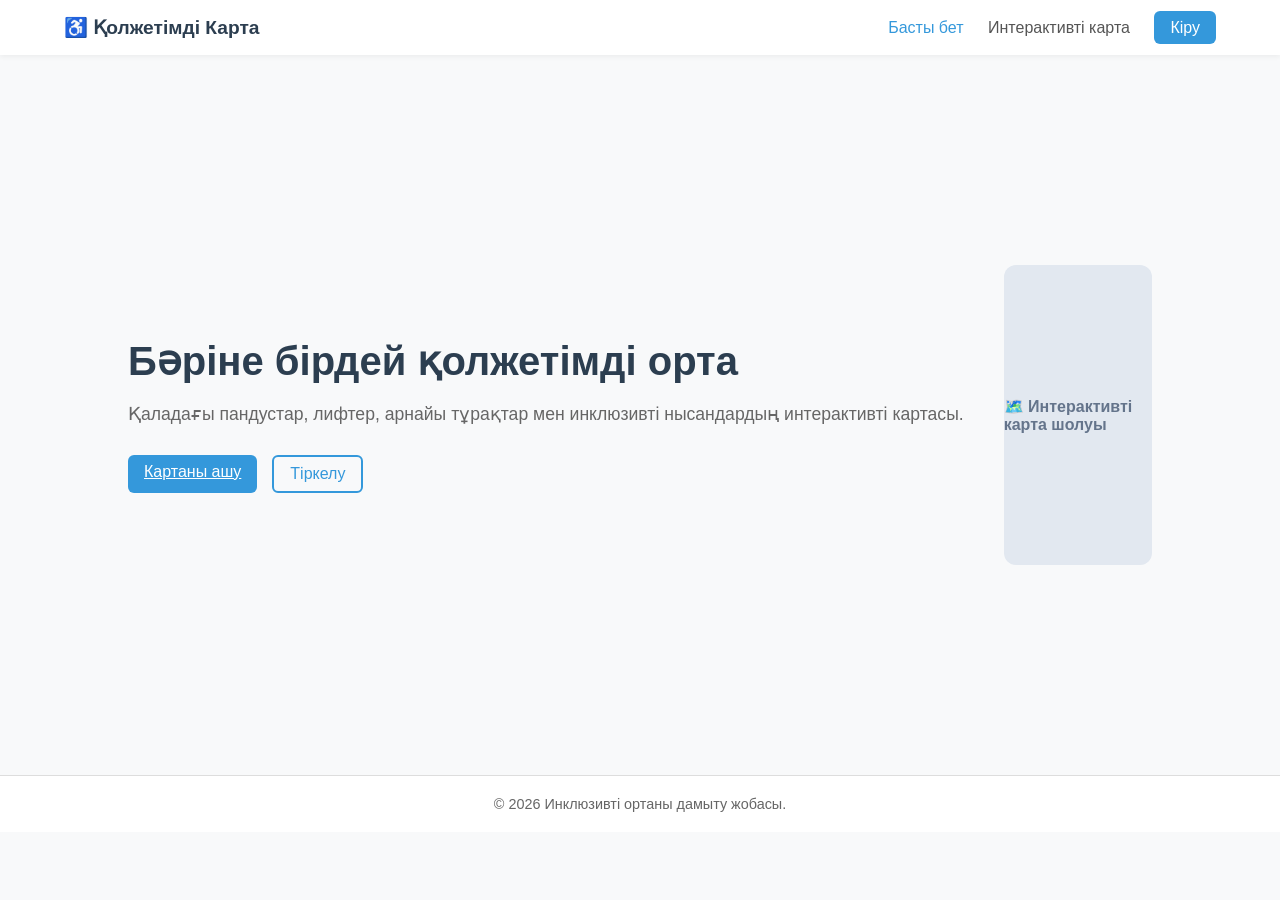
==== index.html @ da46f48d "Create index.html" ====
<!DOCTYPE html>
<html lang="kk">
<head>
    <meta charset="UTF-8">
    <meta name="viewport" content="width=device-width, initial-scale=1.0">
    <title>Қолжетімді карта - Басты бет</title>
    <link rel="stylesheet" href="style.css">
</head>
<body>
    <header class="navbar">
        <div class="logo">♿ Қолжетімді Карта</div>
        <nav class="nav-links">
            <a href="index.php" class="active">Басты бет</a>
            <a href="map.php">Интерактивті карта</a>
            <a href="login.php" class="btn-login">Кіру</a>
        </nav>
    </header>

    <main class="hero-section">
        <div class="hero-content">
            <h1>Бәріне бірдей қолжетімді орта</h1>
            <p>Қаладағы пандустар, лифтер, арнайы тұрақтар мен инклюзивті нысандардың интерактивті картасы.</p>
            <div class="hero-buttons">
                <a href="map.php" class="btn-primary">Картаны ашу</a>
                <a href="login.php" class="btn-secondary">Тіркелу</a>
            </div>
        </div>
        <div class="hero-image">
            <div class="card-preview">🗺️ Интерактивті карта шолуы</div>
        </div>
    </main>

    <footer class="footer">
        <p>&copy; 2026 Инклюзивті ортаны дамыту жобасы.</p>
    </footer>
</body>
</html>
---- style.css ----
* {
    margin: 0;
    padding: 0;
    box-sizing: border-box;
    font-family: 'Segoe UI', Tahoma, Geneva, Verdana, sans-serif;
}

body {
    background-color: #f8f9fa;
    color: #333;
}

.navbar {
    display: flex;
    justify-content: space-between;
    align-items: center;
    padding: 1rem 5%;
    background: #ffffff;
    box-shadow: 0 2px 5px rgba(0,0,0,0.05);
}

.logo {
    font-size: 1.2rem;
    font-weight: bold;
    color: #2c3e50;
}

.nav-links a {
    margin-left: 20px;
    text-decoration: none;
    color: #555;
    font-weight: 500;
}

.nav-links a.active, .nav-links a:hover {
    color: #3498db;
}

.btn-login, .btn-primary {
    background: #3498db;
    color: white !important;
    padding: 8px 16px;
    border-radius: 6px;
    transition: background 0.3s;
}

.btn-login:hover, .btn-primary:hover {
    background: #2980b9;
}

/* Hero Section */
.hero-section {
    display: flex;
    align-items: center;
    justify-content: space-between;
    padding: 5% 10%;
    min-height: 80vh;
    gap: 40px;
}

.hero-content h1 {
    font-size: 2.5rem;
    color: #2c3e50;
    margin-bottom: 20px;
}

.hero-content p {
    font-size: 1.1rem;
    color: #666;
    margin-bottom: 30px;
}

.hero-buttons {
    display: flex;
    gap: 15px;
}

.btn-secondary {
    border: 2px solid #3498db;
    color: #3498db;
    padding: 8px 16px;
    border-radius: 6px;
    text-decoration: none;
    font-weight: 500;
}

.hero-image {
    flex: 1;
    background: #e2e8f0;
    height: 300px;
    border-radius: 12px;
    display: flex;
    align-items: center;
    justify-content: center;
    font-weight: bold;
    color: #64748b;
}

/* Auth Pages */
.auth-body {
    display: flex;
    align-items: center;
    justify-content: center;
    height: 100vh;
    background: #f0f2f5;
}

.auth-box {
    background: white;
    padding: 40px;
    border-radius: 10px;
    box-shadow: 0 4px 12px rgba(0,0,0,0.1);
    width: 100%;
    max-width: 400px;
}

.auth-box h2 {
    margin-bottom: 20px;
    color: #2c3e50;
}

.input-group {
    margin-bottom: 15px;
}

.input-group label {
    display: block;
    margin-bottom: 5px;
    font-size: 0.9rem;
    color: #555;
}

.input-group input {
    width: 100%;
    padding: 10px;
    border: 1px solid #ddd;
    border-radius: 6px;
}

.full-width {
    width: 100%;
    border: none;
    cursor: pointer;
    padding: 10px;
    font-size: 1rem;
}

.auth-switch, .back-home {
    margin-top: 15px;
    font-size: 0.9rem;
    text-align: center;
}

/* Map Layout */
.app-container {
    display: flex;
    height: calc(100vh - 70px);
}

.sidebar {
    width: 350px;
    background: white;
    padding: 20px;
    border-right: 1px solid #ddd;
    overflow-y: auto;
}

.sidebar input {
    width: 100%;
    padding: 10px;
    border: 1px solid #ddd;
    border-radius: 6px;
    margin-bottom: 15px;
}

.filters {
    display: flex;
    flex-direction: column;
    gap: 8px;
    margin-bottom: 20px;
    font-size: 0.95rem;
}

.loc-item {
    padding: 12px;
    border: 1px solid #eee;
    border-radius: 6px;
    margin-bottom: 10px;
    cursor: pointer;
    transition: background 0.2s;
}

.loc-item:hover {
    background: #f8f9fa;
}

.loc-item h4 {
    font-size: 1rem;
    color: #2c3e50;
}

.loc-item p {
    font-size: 0.85rem;
    color: #777;
    margin: 4px 0;
}

.badge {
    font-size: 0.75rem;
    padding: 3px 8px;
    border-radius: 4px;
    font-weight: 500;
}

.badge.accessible {
    background: #d4edda;
    color: #155724;
}

.badge.partial {
    background: #fff3cd;
    color: #856404;
}

.map-view {
    flex: 1;
    background: #e9ecef;
    display: flex;
    align-items: center;
    justify-content: center;
}

.map-placeholder {
    text-align: center;
    color: #6c757d;
}

.map-pin {
    font-size: 3rem;
    animation: bounce 1.5s infinite;
}

@keyframes bounce {
    0%, 100% { transform: translateY(0); }
    50% { transform: translateY(-10px); }
}

/* Footer */
.footer {
    text-align: center;
    padding: 20px;
    background: #fff;
    border-top: 1px solid #ddd;
    font-size: 0.9rem;
    color: #666;
}

/* Responsive */
@media (max-width: 768px) {
    .hero-section {
        flex-direction: column;
        text-align: center;
    }
    .hero-buttons {
        justify-content: center;
    }
    .app-container {
        flex-direction: column;
    }
    .sidebar {
        width: 100%;
        height: 40vh;
    }
    .map-view {
        height: 60vh;
    }
}
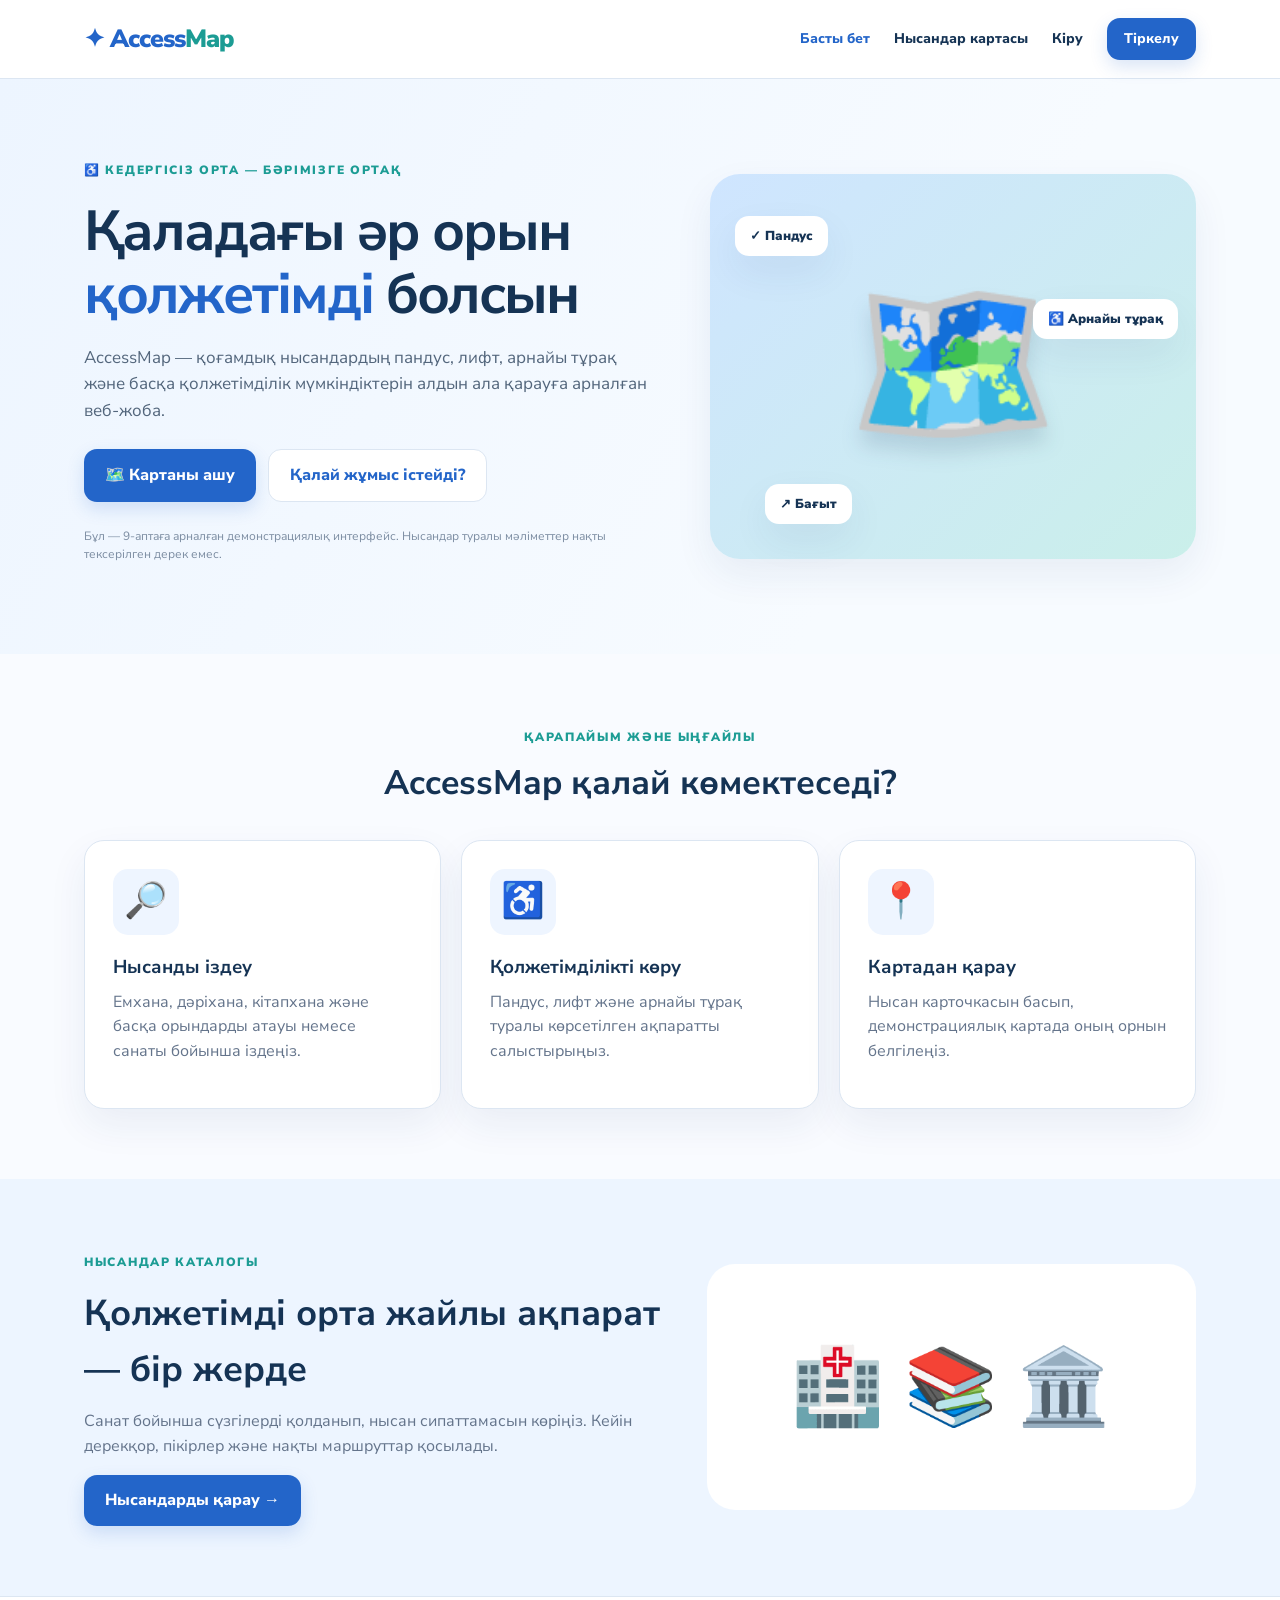
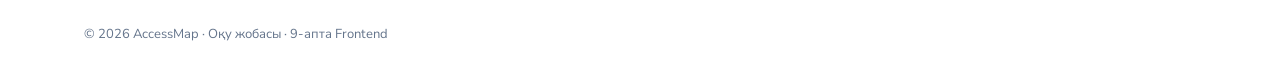
==== commit af41e15c: "Add files via upload" ====
--- a/index.html
+++ b/index.html
@@ -1,37 +1,52 @@
 <!DOCTYPE html>
 <html lang="kk">
 <head>
-    <meta charset="UTF-8">
-    <meta name="viewport" content="width=device-width, initial-scale=1.0">
-    <title>Қолжетімді карта - Басты бет</title>
-    <link rel="stylesheet" href="style.css">
+  <meta charset="UTF-8">
+  <meta name="viewport" content="width=device-width, initial-scale=1.0">
+  <title>AccessMap — Қолжетімді қала</title>
+  <link rel="stylesheet" href="style.css">
 </head>
 <body>
-    <header class="navbar">
-        <div class="logo">♿ Қолжетімді Карта</div>
-        <nav class="nav-links">
-            <a href="index.php" class="active">Басты бет</a>
-            <a href="map.php">Интерактивті карта</a>
-            <a href="login.php" class="btn-login">Кіру</a>
-        </nav>
-    </header>
-
-    <main class="hero-section">
-        <div class="hero-content">
-            <h1>Бәріне бірдей қолжетімді орта</h1>
-            <p>Қаладағы пандустар, лифтер, арнайы тұрақтар мен инклюзивті нысандардың интерактивті картасы.</p>
-            <div class="hero-buttons">
-                <a href="map.php" class="btn-primary">Картаны ашу</a>
-                <a href="login.php" class="btn-secondary">Тіркелу</a>
-            </div>
+  <header class="header">
+    <div class="container nav">
+      <a class="logo" href="index.html">✦ Access<span>Map</span></a>
+      <nav class="links" id="navLinks">
+        <a class="active" href="index.html">Басты бет</a>
+        <a href="map.html">Нысандар картасы</a>
+        <a href="login.html">Кіру</a>
+        <a class="button small" href="register.html">Тіркелу</a>
+      </nav>
+      <button class="menu" id="menuBtn" aria-label="Мәзірді ашу" aria-expanded="false">☰</button>
+    </div>
+  </header>
+  <main>
+    <section class="hero">
+      <div class="container hero-grid">
+        <div>
+          <span class="eyebrow">♿ Кедергісіз орта — бәрімізге ортақ</span>
+          <h1>Қаладағы әр орын <em>қолжетімді</em> болсын</h1>
+          <p>AccessMap — қоғамдық нысандардың пандус, лифт, арнайы тұрақ және басқа қолжетімділік мүмкіндіктерін алдын ала қарауға арналған веб-жоба.</p>
+          <div class="actions"><a href="map.html" class="button">🗺️ Картаны ашу</a><a href="#how" class="button ghost">Қалай жұмыс істейді?</a></div>
+          <p class="hint">Бұл — 9-аптаға арналған демонстрациялық интерфейс. Нысандар туралы мәліметтер нақты тексерілген дерек емес.</p>
         </div>
-        <div class="hero-image">
-            <div class="card-preview">🗺️ Интерактивті карта шолуы</div>
+        <div class="hero-art" aria-hidden="true"><div class="illustration">🗺️</div><span class="bubble b1">✓ Пандус</span><span class="bubble b2">♿ Арнайы тұрақ</span><span class="bubble b3">↗ Бағыт</span></div>
+      </div>
+    </section>
+    <section class="section" id="how">
+      <div class="container">
+        <div class="section-heading"><span class="eyebrow">Қарапайым және ыңғайлы</span><h2>AccessMap қалай көмектеседі?</h2></div>
+        <div class="features">
+          <article class="feature"><div class="feature-icon">🔎</div><h3>Нысанды іздеу</h3><p>Емхана, дәріхана, кітапхана және басқа орындарды атауы немесе санаты бойынша іздеңіз.</p></article>
+          <article class="feature"><div class="feature-icon">♿</div><h3>Қолжетімділікті көру</h3><p>Пандус, лифт және арнайы тұрақ туралы көрсетілген ақпаратты салыстырыңыз.</p></article>
+          <article class="feature"><div class="feature-icon">📍</div><h3>Картадан қарау</h3><p>Нысан карточкасын басып, демонстрациялық картада оның орнын белгілеңіз.</p></article>
         </div>
-    </main>
-
-    <footer class="footer">
-        <p>&copy; 2026 Инклюзивті ортаны дамыту жобасы.</p>
-    </footer>
+      </div>
+    </section>
+    <section class="section tinted">
+      <div class="container split-panel"><div><span class="eyebrow">Нысандар каталогы</span><h2>Қолжетімді орта жайлы ақпарат — бір жерде</h2><p>Санат бойынша сүзгілерді қолданып, нысан сипаттамасын көріңіз. Кейін дерекқор, пікірлер және нақты маршруттар қосылады.</p><a href="map.html" class="button">Нысандарды қарау →</a></div><div class="info-art" aria-hidden="true">🏥 📚 🏛️</div></div>
+    </section>
+  </main>
+  <footer class="footer"><div class="container">© 2026 AccessMap · Оқу жобасы · 9-апта Frontend</div></footer>
+  <script src="app.js"></script>
 </body>
 </html>
--- a/style.css
+++ b/style.css
@@ -1,277 +1,11 @@
-* {
-    margin: 0;
-    padding: 0;
-    box-sizing: border-box;
-    font-family: 'Segoe UI', Tahoma, Geneva, Verdana, sans-serif;
-}
-
-body {
-    background-color: #f8f9fa;
-    color: #333;
-}
-
-.navbar {
-    display: flex;
-    justify-content: space-between;
-    align-items: center;
-    padding: 1rem 5%;
-    background: #ffffff;
-    box-shadow: 0 2px 5px rgba(0,0,0,0.05);
-}
-
-.logo {
-    font-size: 1.2rem;
-    font-weight: bold;
-    color: #2c3e50;
-}
-
-.nav-links a {
-    margin-left: 20px;
-    text-decoration: none;
-    color: #555;
-    font-weight: 500;
-}
-
-.nav-links a.active, .nav-links a:hover {
-    color: #3498db;
-}
-
-.btn-login, .btn-primary {
-    background: #3498db;
-    color: white !important;
-    padding: 8px 16px;
-    border-radius: 6px;
-    transition: background 0.3s;
-}
-
-.btn-login:hover, .btn-primary:hover {
-    background: #2980b9;
-}
-
-/* Hero Section */
-.hero-section {
-    display: flex;
-    align-items: center;
-    justify-content: space-between;
-    padding: 5% 10%;
-    min-height: 80vh;
-    gap: 40px;
-}
-
-.hero-content h1 {
-    font-size: 2.5rem;
-    color: #2c3e50;
-    margin-bottom: 20px;
-}
-
-.hero-content p {
-    font-size: 1.1rem;
-    color: #666;
-    margin-bottom: 30px;
-}
-
-.hero-buttons {
-    display: flex;
-    gap: 15px;
-}
-
-.btn-secondary {
-    border: 2px solid #3498db;
-    color: #3498db;
-    padding: 8px 16px;
-    border-radius: 6px;
-    text-decoration: none;
-    font-weight: 500;
-}
-
-.hero-image {
-    flex: 1;
-    background: #e2e8f0;
-    height: 300px;
-    border-radius: 12px;
-    display: flex;
-    align-items: center;
-    justify-content: center;
-    font-weight: bold;
-    color: #64748b;
-}
-
-/* Auth Pages */
-.auth-body {
-    display: flex;
-    align-items: center;
-    justify-content: center;
-    height: 100vh;
-    background: #f0f2f5;
-}
-
-.auth-box {
-    background: white;
-    padding: 40px;
-    border-radius: 10px;
-    box-shadow: 0 4px 12px rgba(0,0,0,0.1);
-    width: 100%;
-    max-width: 400px;
-}
-
-.auth-box h2 {
-    margin-bottom: 20px;
-    color: #2c3e50;
-}
-
-.input-group {
-    margin-bottom: 15px;
-}
-
-.input-group label {
-    display: block;
-    margin-bottom: 5px;
-    font-size: 0.9rem;
-    color: #555;
-}
-
-.input-group input {
-    width: 100%;
-    padding: 10px;
-    border: 1px solid #ddd;
-    border-radius: 6px;
-}
-
-.full-width {
-    width: 100%;
-    border: none;
-    cursor: pointer;
-    padding: 10px;
-    font-size: 1rem;
-}
-
-.auth-switch, .back-home {
-    margin-top: 15px;
-    font-size: 0.9rem;
-    text-align: center;
-}
-
-/* Map Layout */
-.app-container {
-    display: flex;
-    height: calc(100vh - 70px);
-}
-
-.sidebar {
-    width: 350px;
-    background: white;
-    padding: 20px;
-    border-right: 1px solid #ddd;
-    overflow-y: auto;
-}
-
-.sidebar input {
-    width: 100%;
-    padding: 10px;
-    border: 1px solid #ddd;
-    border-radius: 6px;
-    margin-bottom: 15px;
-}
-
-.filters {
-    display: flex;
-    flex-direction: column;
-    gap: 8px;
-    margin-bottom: 20px;
-    font-size: 0.95rem;
-}
-
-.loc-item {
-    padding: 12px;
-    border: 1px solid #eee;
-    border-radius: 6px;
-    margin-bottom: 10px;
-    cursor: pointer;
-    transition: background 0.2s;
-}
-
-.loc-item:hover {
-    background: #f8f9fa;
-}
-
-.loc-item h4 {
-    font-size: 1rem;
-    color: #2c3e50;
-}
-
-.loc-item p {
-    font-size: 0.85rem;
-    color: #777;
-    margin: 4px 0;
-}
-
-.badge {
-    font-size: 0.75rem;
-    padding: 3px 8px;
-    border-radius: 4px;
-    font-weight: 500;
-}
-
-.badge.accessible {
-    background: #d4edda;
-    color: #155724;
-}
-
-.badge.partial {
-    background: #fff3cd;
-    color: #856404;
-}
-
-.map-view {
-    flex: 1;
-    background: #e9ecef;
-    display: flex;
-    align-items: center;
-    justify-content: center;
-}
-
-.map-placeholder {
-    text-align: center;
-    color: #6c757d;
-}
-
-.map-pin {
-    font-size: 3rem;
-    animation: bounce 1.5s infinite;
-}
-
-@keyframes bounce {
-    0%, 100% { transform: translateY(0); }
-    50% { transform: translateY(-10px); }
-}
-
-/* Footer */
-.footer {
-    text-align: center;
-    padding: 20px;
-    background: #fff;
-    border-top: 1px solid #ddd;
-    font-size: 0.9rem;
-    color: #666;
-}
-
-/* Responsive */
-@media (max-width: 768px) {
-    .hero-section {
-        flex-direction: column;
-        text-align: center;
-    }
-    .hero-buttons {
-        justify-content: center;
-    }
-    .app-container {
-        flex-direction: column;
-    }
-    .sidebar {
-        width: 100%;
-        height: 40vh;
-    }
-    .map-view {
-        height: 60vh;
-    }
-}
+@import url('https://fonts.googleapis.com/css2?family=Nunito+Sans:wght@400;600;700;800;900&display=swap');
+:root{--navy:#153354;--blue:#2365c9;--pale:#eef5ff;--teal:#1c9c94;--muted:#64748b;--line:#dce6f2;--white:#fff;--shadow:0 16px 38px #173c6c12}
+*{box-sizing:border-box}body{margin:0;font-family:'Nunito Sans',Arial,sans-serif;color:var(--navy);background:#f9fbff;line-height:1.55}a{text-decoration:none;color:inherit}button,input,select{font:inherit}button{cursor:pointer}.container{max-width:1160px;padding:0 24px;margin:auto}
+.header{background:white;border-bottom:1px solid var(--line);position:sticky;top:0;z-index:50}.nav{height:78px;display:flex;align-items:center;justify-content:space-between;gap:20px}.logo{font-size:25px;font-weight:900;color:var(--blue);letter-spacing:-1px}.logo span{color:var(--teal)}.links{display:flex;align-items:center;gap:24px}.links>a{font-size:14px;font-weight:800}.links>a.active,.links>a:hover{color:var(--blue)}.button{display:inline-flex;align-items:center;justify-content:center;background:var(--blue);color:white!important;border:none;border-radius:13px;padding:13px 21px;font-weight:800;box-shadow:0 7px 17px #2365c92b}.button:hover{background:#174d9d}.button.small{padding:10px 17px}.button.ghost{background:white;color:var(--blue)!important;border:1px solid var(--line);box-shadow:none}.button.full{width:100%}.menu{display:none;background:none;border:0;font-size:27px}
+.hero{background:linear-gradient(120deg,#edf5ff,#f7fbff 70%);padding:78px 0}.hero-grid{display:grid;grid-template-columns:1.08fr .92fr;gap:55px;align-items:center}.eyebrow{font-size:12px;font-weight:900;letter-spacing:1.7px;text-transform:uppercase;color:var(--teal)}h1,h2,h3,p{margin-top:0}.hero h1{font-size:clamp(37px,4.4vw,60px);letter-spacing:-2px;line-height:1.13;margin:18px 0}.hero h1 em{font-style:normal;color:var(--blue)}.hero p{font-size:17px;color:#53667c}.actions{display:flex;gap:12px;flex-wrap:wrap;margin:25px 0}.hint{font-size:12px!important;color:#7c8da2!important}.hero-art{min-height:385px;background:linear-gradient(135deg,#cfe5ff,#caefea);border-radius:30px;display:grid;place-items:center;position:relative;box-shadow:var(--shadow)}.illustration{font-size:170px;filter:drop-shadow(0 15px 10px #15335424)}.bubble{position:absolute;background:white;padding:10px 15px;border-radius:14px;font-size:13px;font-weight:900;box-shadow:var(--shadow)}.b1{top:42px;left:25px}.b2{right:18px;top:125px}.b3{bottom:35px;left:55px}
+.section{padding:70px 0}.section-heading{text-align:center;margin-bottom:30px}.section-heading h2{font-size:34px;margin:8px 0}.features{display:grid;grid-template-columns:repeat(3,1fr);gap:20px}.feature{background:white;border:1px solid var(--line);padding:28px;border-radius:20px;box-shadow:var(--shadow)}.feature-icon{font-size:35px;background:var(--pale);border-radius:15px;width:66px;height:66px;display:grid;place-items:center}.feature h3{margin:18px 0 8px}.feature p,.split-panel p,.muted{color:var(--muted)}.tinted{background:#edf5ff}.split-panel{display:grid;grid-template-columns:1.1fr .9fr;gap:25px;align-items:center}.split-panel h2{font-size:36px;margin:12px 0}.info-art{font-size:75px;text-align:center;background:white;border-radius:28px;padding:65px 20px}.footer{padding:27px 0;background:white;border-top:1px solid var(--line);font-size:13px;color:var(--muted)}
+.auth-section{min-height:calc(100vh - 145px);padding:55px 20px;display:grid;place-items:center;background:radial-gradient(circle at 10% 20%,#dfeeff,transparent 45%),#f9fbff}.auth-card{width:100%;max-width:470px;background:white;padding:37px;border-radius:25px;box-shadow:var(--shadow);border:1px solid var(--line)}.auth-card h1{font-size:31px;margin:10px 0}.auth-card>p{color:var(--muted);font-size:14px}.form{display:grid;gap:10px;margin-top:22px}.form label,.field label{font-size:13px;font-weight:800}.form input,.field input,.field select{padding:13px 14px;border:1px solid #cddbed;border-radius:12px;outline:none;background:white;min-width:0;width:100%;color:var(--navy)}.form input:focus,.field input:focus,.field select:focus{border-color:var(--blue);box-shadow:0 0 0 3px #2365c91c}.form .button{margin-top:11px}.form-message{min-height:0;font-size:13px;margin:5px 0}.form-message.success{padding:12px;background:#e7f8ed;color:#176947;border-radius:10px}.form-message.error{padding:12px;background:#fff0ef;color:#b42318;border-radius:10px}.auth-bottom{text-align:center;margin:18px 0}.auth-bottom a{color:var(--blue);font-weight:800}
+.map-page{padding-top:48px;padding-bottom:75px}.map-page>h1{font-size:38px;margin:8px 0}.notice{background:#eaf3ff;border:1px solid #cfe1ff;padding:13px 17px;color:#315779;font-size:13px;border-radius:13px;margin:23px 0}.search-bar{display:grid;grid-template-columns:2fr 1fr 1fr;gap:14px;background:white;border:1px solid var(--line);padding:20px;border-radius:18px;margin:24px 0}.field{display:grid;gap:7px}.map-layout{display:grid;grid-template-columns:390px 1fr;gap:20px;align-items:stretch}.place-list{border-radius:18px;border:1px solid var(--line);padding:18px;background:white}.list-heading{display:flex;align-items:center;justify-content:space-between}.list-heading h2{font-size:19px;margin:0 0 15px}.list-heading span{font-size:12px;color:var(--muted)}.place-card{width:100%;display:flex;text-align:left;align-items:center;gap:12px;background:white;border:1px solid var(--line);padding:14px;border-radius:14px;margin-bottom:10px;color:var(--navy)}.place-card:hover,.place-card.selected{border-color:var(--blue);background:#eef5ff}.place-icon{font-size:28px;width:45px;height:45px;display:grid;place-items:center;background:#edf5ff;border-radius:10px;flex-shrink:0}.place-card strong{display:block;font-size:14px}.place-card small{display:block;font-size:11px;color:var(--muted)}.arrow{margin-left:auto;color:var(--blue)}.empty{padding:35px 10px;color:var(--muted)}
+.demo-map{min-height:535px;border-radius:18px;border:1px solid #cddfee;background:linear-gradient(90deg,#dcebf5 1px,transparent 1px),linear-gradient(#dcebf5 1px,transparent 1px),#ecf4fa;background-size:45px 45px;position:relative;overflow:hidden}.map-label{position:absolute;top:20px;left:20px;z-index:2;background:white;padding:8px 12px;border-radius:9px;font-size:10px;font-weight:900;letter-spacing:1px}.map-road{position:absolute;background:#fff;border:1px solid #d8e2ed;transform-origin:center}.road-one{width:120%;height:42px;top:47%;left:-10%;transform:rotate(-18deg)}.road-two{width:115%;height:35px;top:60%;left:-5%;transform:rotate(42deg)}.road-three{height:120%;width:36px;top:-10%;left:60%;transform:rotate(18deg)}.map-park{position:absolute;right:10%;top:15%;border-radius:50%;width:135px;height:135px;background:#c9ebdb;display:grid;place-items:center;font-size:14px;color:#30795c}.map-pin{position:absolute;transform:translate(-50%,-50%);width:48px;height:48px;border-radius:50%;background:white;border:3px solid var(--blue);box-shadow:0 7px 18px #173c6c33;font-size:21px;z-index:4}.map-pin.selected,.map-pin:hover{background:#ddecff;transform:translate(-50%,-50%) scale(1.12)}.map-note{position:absolute;bottom:18px;left:18px;right:18px;background:white;padding:12px 15px;border-radius:11px;font-size:13px;z-index:5;box-shadow:var(--shadow)}.detail{margin-top:22px;background:white;border:1px solid var(--line);border-radius:19px;padding:26px}.detail h2{margin:5px 0 10px}.tags{display:flex;flex-wrap:wrap;gap:8px}.tags span{background:#e7f3ff;border-radius:9px;padding:7px 11px;color:#245587;font-size:13px;font-weight:700}
+@media(max-width:900px){.map-layout{grid-template-columns:1fr}.demo-map{min-height:440px}.hero-grid,.split-panel{grid-template-columns:1fr}.hero-art{min-height:280px}.features{grid-template-columns:1fr}.search-bar{grid-template-columns:1fr 1fr}.search-bar .field:first-child{grid-column:1/-1}}
+@media(max-width:650px){.container{padding:0 16px}.nav{height:68px}.menu{display:block}.links{display:none;position:absolute;top:68px;left:0;right:0;background:white;padding:20px;box-shadow:var(--shadow);flex-direction:column;align-items:stretch}.links.open{display:flex}.hero{padding:48px 0}.hero h1{letter-spacing:-1px}.hero-art{min-height:230px}.illustration{font-size:110px}.bubble{font-size:10px}.section{padding:45px 0}.section-heading h2,.split-panel h2{font-size:28px}.info-art{font-size:45px;padding:35px 15px}.auth-card{padding:25px}.map-page>h1{font-size:30px}.search-bar{grid-template-columns:1fr}.search-bar .field:first-child{grid-column:auto}.map-pin{width:43px;height:43px}}
